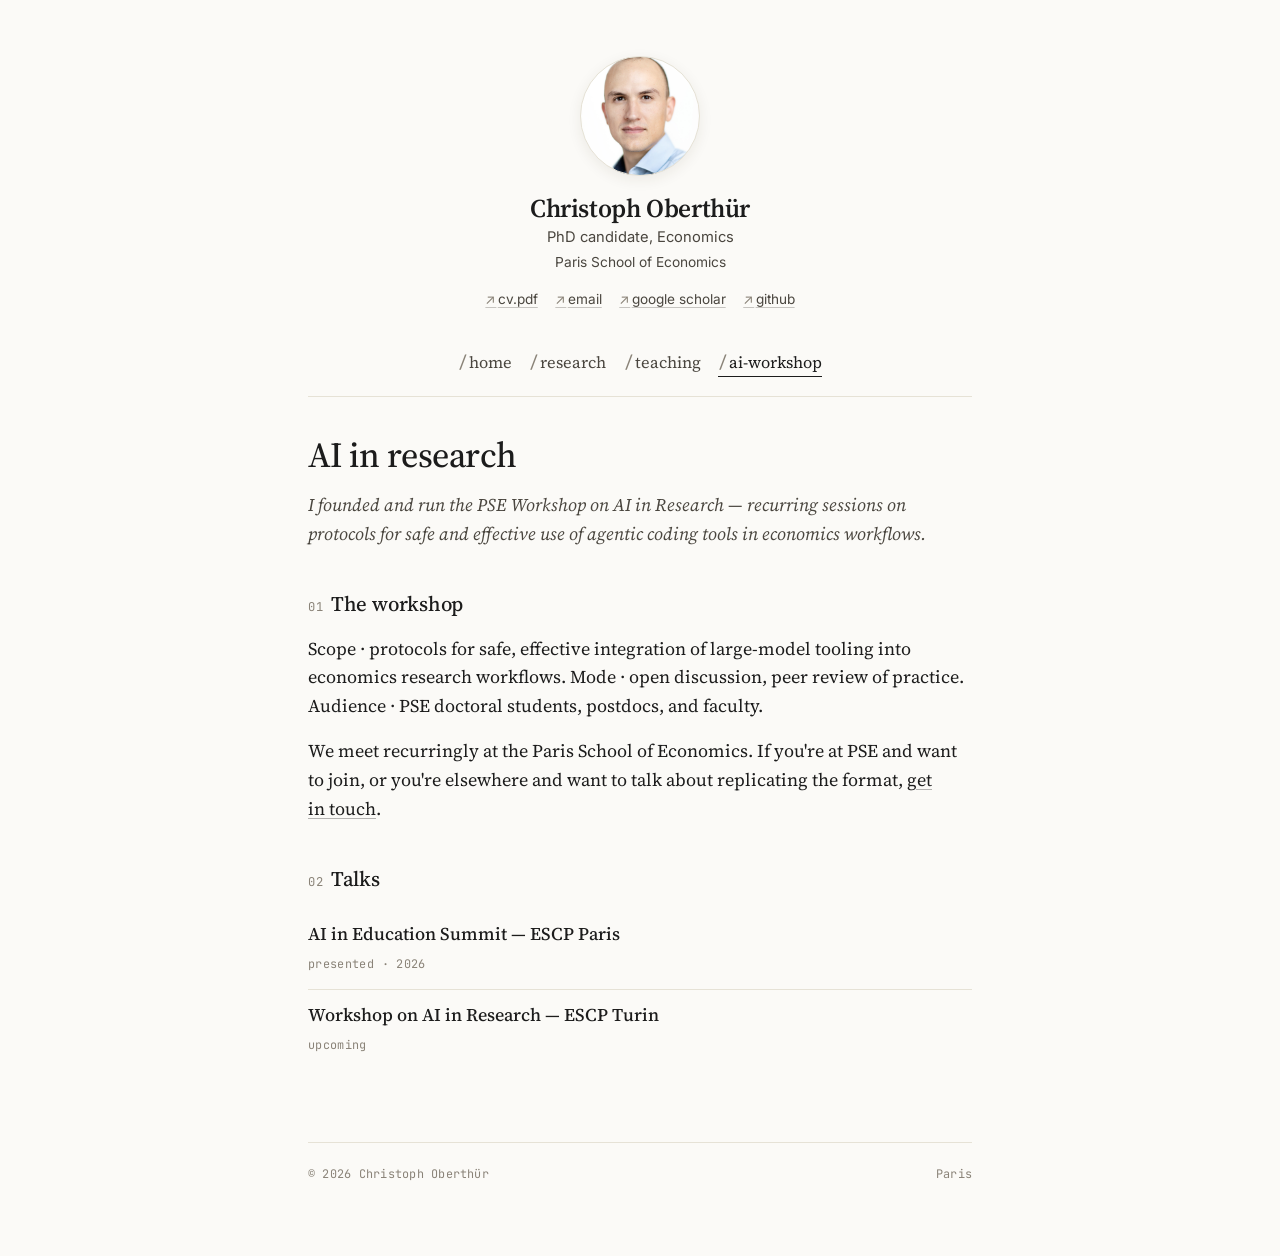
==== ai.html @ 51893e3f "Add files via upload" ====
<!doctype html>
<html lang="en">
<head>
<meta charset="utf-8" />
<meta name="viewport" content="width=device-width, initial-scale=1" />
<title>AI Workshop · Christoph Oberthür</title>
<link rel="preconnect" href="https://fonts.googleapis.com" />
<link rel="preconnect" href="https://fonts.gstatic.com" crossorigin />
<link href="https://fonts.googleapis.com/css2?family=Source+Serif+4:opsz,wght@8..60,400;8..60,500;8..60,600&family=Inter:wght@400;500;600&family=JetBrains+Mono:wght@400&display=swap" rel="stylesheet" />
<link rel="stylesheet" href="minimal.css" />
<script src="minimal-tweaks.js"></script>
</head>
<body>

<div class="shell">

  <aside class="side">
    <div class="avatar" aria-label="portrait of Christoph Oberthür"></div>
    <p class="id-name">Christoph Oberthür</p>
    <p class="id-role">PhD candidate, Economics</p>
    <p class="id-aff">Paris School of Economics</p>
    <ul class="links">
      <li><a href="CV_Christoph_Oberthuer.pdf"><span class="arrow">↗</span>cv.pdf</a></li>
      <li><a href="mailto:choberthur@mailbox.org"><span class="arrow">↗</span>email</a></li>
      <li><a href="https://scholar.google.com/citations?user=jgpY2G8AAAAJ&hl=en"><span class="arrow">↗</span>google scholar</a></li>
      <li><a href="https://github.com/s3chober"><span class="arrow">↗</span>github</a></li>
    </ul>
  </aside>

  <main>
    <nav class="topnav" aria-label="primary">
      <a href="index.html"><span class="slash">/</span>home</a>
      <a href="research.html"><span class="slash">/</span>research</a>
      <a href="teaching.html"><span class="slash">/</span>teaching</a>
      <a class="current"><span class="slash">/</span>ai-workshop</a>
    </nav>

    <h1>AI in research</h1>

    <p class="lede">
      I founded and run the PSE Workshop on AI in Research — recurring sessions on protocols for safe and effective use of agentic coding tools in economics workflows.
    </p>

    <h2><span class="num">01</span>The workshop</h2>
    <p>
      Scope · protocols for safe, effective integration of large-model tooling into economics research workflows. Mode · open discussion, peer review of practice. Audience · PSE doctoral students, postdocs, and faculty.
    </p>
    <p>
      We meet recurringly at the Paris School of Economics. If you're at PSE and want to join, or you're elsewhere and want to talk about replicating the format, <a href="mailto:choberthur@mailbox.org">get in touch</a>.
    </p>

    <h2><span class="num">02</span>Talks</h2>
    <ul class="paper-list">
      <li>
        <span class="ptitle">AI in Education Summit — ESCP Paris</span>
        <span class="pmeta">presented · 2026</span>
      </li>
      <li>
        <span class="ptitle">Workshop on AI in Research — ESCP Turin</span>
        <span class="pmeta">upcoming</span>
      </li>
    </ul>


    <div class="foot">
      <span>© <span class="yr">2026</span> Christoph Oberthür</span>
      <span>Paris</span>
    </div>
  </main>

</div>

<script>
  document.querySelectorAll('.yr').forEach(n => n.textContent = new Date().getFullYear());
</script>

</body>
</html>
---- minimal.css ----
/* =============================================================
   minimal.css — shared shell for the minimal multi-page site
   Sidebar identity card + main column with Pascal-style /nav
   ============================================================= */

:root {
  --ink:        #1c1c1c;
  --ink-soft:   #4a463f;
  --muted:      #8a8378;
  --rule:       #e6e2d6;
  --rule-soft:  #f0eadd;
  --paper:      #fbfaf7;
  --bg:         #fbfaf7;
  --accent:     #b14a2a;
  --accent-deep:#8c3a1d;

  --serif:      "Source Serif 4", "Iowan Old Style", Cambria, Georgia, serif;
  --sans:       "Inter", system-ui, -apple-system, sans-serif;
  --mono:       "JetBrains Mono", ui-monospace, "SF Mono", Menlo, Consolas, monospace;

  --maxw:       1020px;
}

* { box-sizing: border-box; }
html { scroll-behavior: smooth; }

body {
  margin: 0;
  background: var(--bg);
  color: var(--ink);
  font-family: var(--mt-serif, var(--serif));
  font-size: var(--mt-font-size, 18px);
  line-height: 1.6;
  -webkit-font-smoothing: antialiased;
  text-rendering: optimizeLegibility;
}

p { margin: 0 0 1rem; text-wrap: pretty; }
p:last-child { margin-bottom: 0; }
em { font-style: italic; color: var(--ink-soft); }
strong { font-weight: 600; color: var(--ink); }

a {
  color: var(--ink);
  text-decoration: underline;
  text-decoration-thickness: 1px;
  text-underline-offset: 3px;
  text-decoration-color: color-mix(in oklab, var(--ink) 32%, transparent);
  transition: color 0.15s, text-decoration-color 0.15s;
}
a:hover {
  color: var(--accent);
  text-decoration-color: var(--accent);
}

/* ===== version switcher (warm | minimal | sidebar) ===== */
.vbar {
  border-bottom: 1px solid var(--rule);
  font-family: var(--mono);
  font-size: 0.74rem;
  color: var(--muted);
  letter-spacing: 0.02em;
  background: var(--paper);
}
.vbar-inner {
  max-width: var(--maxw);
  margin: 0 auto;
  padding: 0.55rem 1.75rem;
  display: flex;
  justify-content: flex-end;
  align-items: center;
  gap: 0.7rem;
}
.vbar-inner a, .vbar-inner span {
  color: var(--muted);
  text-decoration: none;
  border: none;
}
.vbar-inner a:hover { color: var(--ink); }
.vbar-inner a.active { color: var(--ink); }

/* ===== shell (centered single column) ===== */
.shell {
  max-width: 720px;
  margin: 0 auto;
  padding: 3.5rem 1.75rem 4.5rem;
  display: block;
}

/* ===== centered identity header ===== */
.side {
  text-align: center;
  margin-bottom: 2.4rem;
}
.avatar {
  width: var(--mt-avatar-size, 120px);
  height: var(--mt-avatar-size, 120px);
  border-radius: var(--mt-avatar-radius, 50%);
  margin: 0 auto 1.1rem;
  background-image: url("portrait.jpeg");
  background-size: cover;
  background-position: center 22%;
  background-color: var(--rule-soft);
  border: 1px solid var(--rule);
  box-shadow: 0 4px 14px rgba(60, 50, 30, 0.08);
  transition: border-radius 0.25s ease, width 0.25s ease, height 0.25s ease;
}
.avatar > * { display: none; }
.id-name {
  font-family: var(--serif);
  font-weight: 600;
  font-size: 1.6rem;
  margin: 0 0 0.2rem;
  line-height: 1.15;
  letter-spacing: -0.015em;
}
.id-role {
  margin: 0 0 0.15rem;
  font-family: var(--sans);
  font-size: 0.92rem;
  color: var(--ink-soft);
}
.id-aff {
  margin: 0 0 1rem;
  font-family: var(--sans);
  font-size: 0.86rem;
  color: var(--ink-soft);
  line-height: 1.5;
}
.id-aff strong { color: var(--ink); font-weight: 600; }

/* Social links — horizontal row in the centered layout */
.side .links {
  list-style: none;
  padding: 0;
  margin: 0;
  font-family: var(--sans);
  font-size: 0.85rem;
  display: flex;
  flex-wrap: wrap;
  justify-content: center;
  gap: 0.3rem 1.1rem;
}
.side .links li { padding: 0; }
.side .links a {
  color: var(--ink-soft);
  text-decoration: underline;
  text-decoration-color: color-mix(in oklab, var(--ink-soft) 30%, transparent);
  text-underline-offset: 3px;
}
.side .links a:hover {
  color: var(--accent);
  text-decoration-color: var(--accent);
}
.side .links .arrow { color: var(--muted); margin-right: 0.1em; }

/* "Next" pulse line — upcoming travel */
.next-line {
  margin: 1.4rem 0 0;
  padding: 0.7rem 0.9rem;
  border-left: 2px solid var(--accent);
  background: color-mix(in oklab, var(--accent) 6%, transparent);
  font-size: 0.92rem;
  color: var(--ink-soft);
}
.next-label {
  font-family: var(--mono);
  font-size: 0.78rem;
  color: var(--accent-deep);
  letter-spacing: 0.06em;
  text-transform: uppercase;
  font-weight: 600;
}

/* ===== main column ===== */
main { min-width: 0; }

.topnav {
  display: flex;
  flex-wrap: wrap;
  justify-content: center;
  gap: 0.4rem 1.1rem;
  margin: 0 0 2.4rem;
  padding-bottom: 1.2rem;
  border-bottom: 1px solid var(--rule);
  font-family: var(--serif);
  font-size: 1.02rem;
}
.topnav a {
  color: var(--ink-soft);
  text-decoration: none;
  border-bottom: 1px solid transparent;
  padding-bottom: 1px;
}
.topnav a:hover {
  color: var(--accent);
  border-bottom-color: var(--accent);
}
.topnav a.current {
  color: var(--ink);
  border-bottom-color: var(--ink);
}
.topnav .slash {
  color: var(--muted);
  margin-right: 0.05em;
  font-family: var(--mono);
}

/* ===== headings & flow ===== */
h1 {
  font-family: var(--serif);
  font-weight: 500;
  font-size: 2.2rem;
  letter-spacing: -0.015em;
  line-height: 1.08;
  margin: 0 0 1.1rem;
  text-wrap: balance;
}
h1.compact { font-size: 1.7rem; margin-bottom: 0.6rem; }

.lede {
  font-family: var(--serif);
  font-style: italic;
  font-size: 1.12rem;
  color: var(--ink-soft);
  margin: 0 0 1.8rem;
  max-width: 36em;
}

h2 {
  font-family: var(--serif);
  font-weight: 500;
  font-size: 1.3rem;
  margin: 2.4rem 0 0.9rem;
  letter-spacing: -0.01em;
}
h2:first-child { margin-top: 0; }
h2 .num {
  color: var(--muted);
  font-family: var(--mono);
  font-size: 0.76rem;
  font-weight: 400;
  margin-right: 0.6em;
  letter-spacing: 0.06em;
}

hr {
  border: none;
  border-top: 1px solid var(--rule);
  margin: 2.8rem 0;
}

.sub {
  font-family: var(--sans);
  font-size: 0.72rem;
  text-transform: uppercase;
  letter-spacing: 0.12em;
  color: var(--muted);
  margin: 2rem 0 0.6rem;
  font-weight: 600;
}
.sub:first-child { margin-top: 0; }

/* ===== paper list ===== */
.paper-list {
  list-style: none;
  padding: 0;
  margin: 0;
}
.paper-list > li {
  padding: 0.75rem 0;
  border-bottom: 1px solid var(--rule);
}
.paper-list > li:last-child { border-bottom: none; }
.paper-list .ptitle {
  font-weight: 500;
  color: var(--ink);
  display: block;
  margin-bottom: 0.1rem;
  line-height: 1.4;
}
.paper-list .pauthors {
  display: block;
  font-family: var(--serif);
  font-size: 0.96rem;
  color: var(--ink-soft);
}
.paper-list .pmeta {
  display: inline-block;
  margin-top: 0.35rem;
  font-family: var(--mono);
  font-size: 0.74rem;
  color: var(--muted);
  letter-spacing: 0.03em;
}

.paper-list .pdesc {
  display: block;
  margin-top: 0.45rem;
  color: var(--ink-soft);
  font-size: 0.95rem;
  line-height: 1.55;
}


/* ===== timeline ===== */
.timeline {
  list-style: none;
  padding: 0;
  margin: 0.4rem 0 0;
}
.timeline li {
  display: grid;
  grid-template-columns: 6rem 1fr;
  gap: 1rem;
  padding: 0.55rem 0;
  border-bottom: 1px solid var(--rule);
  font-size: 0.96rem;
}
.timeline li:last-child { border-bottom: none; }
.timeline .y {
  font-family: var(--mono);
  font-size: 0.82rem;
  color: var(--muted);
  letter-spacing: 0.02em;
  padding-top: 0.2em;
}
.timeline .b { color: var(--ink-soft); }
.timeline .b strong { color: var(--ink); font-weight: 500; display: block; }

/* ===== two-col conferences ===== */
.conf-cols {
  display: grid;
  grid-template-columns: 1fr 1fr;
  gap: 1.4rem 2rem;
  font-size: 0.96rem;
}
.conf-cols ul { list-style: none; padding: 0; margin: 0.25rem 0 0; }
.conf-cols li { color: var(--ink-soft); padding: 0.18rem 0; }

/* ===== facts ===== */
dl.facts { margin: 0.4rem 0 0; }
dl.facts dt {
  font-family: var(--sans);
  font-size: 0.72rem;
  text-transform: uppercase;
  letter-spacing: 0.1em;
  color: var(--muted);
  margin-top: 0.9rem;
  font-weight: 600;
}
dl.facts dt:first-child { margin-top: 0; }
dl.facts dd { margin: 0.15rem 0 0; color: var(--ink-soft); font-size: 0.96rem; }

/* ===== footer ===== */
.foot {
  margin-top: 4.5rem;
  padding-top: 1.4rem;
  border-top: 1px solid var(--rule);
  font-family: var(--mono);
  font-size: 0.74rem;
  color: var(--muted);
  letter-spacing: 0.02em;
  display: flex;
  justify-content: space-between;
  flex-wrap: wrap;
  gap: 0.5rem;
}

/* ===== responsive ===== */
@media (max-width: 820px) {
  .shell { padding: 2rem 1.5rem 4rem; }
  .avatar { width: 96px; height: 96px; }
}
@media (max-width: 520px) {
  body { font-size: 17px; }
  h1 { font-size: 1.85rem; }
  .topnav { font-size: 0.96rem; gap: 0.3rem 0.85rem; }
  .conf-cols { grid-template-columns: 1fr; }
  .timeline li { grid-template-columns: 5rem 1fr; gap: 0.8rem; }
}
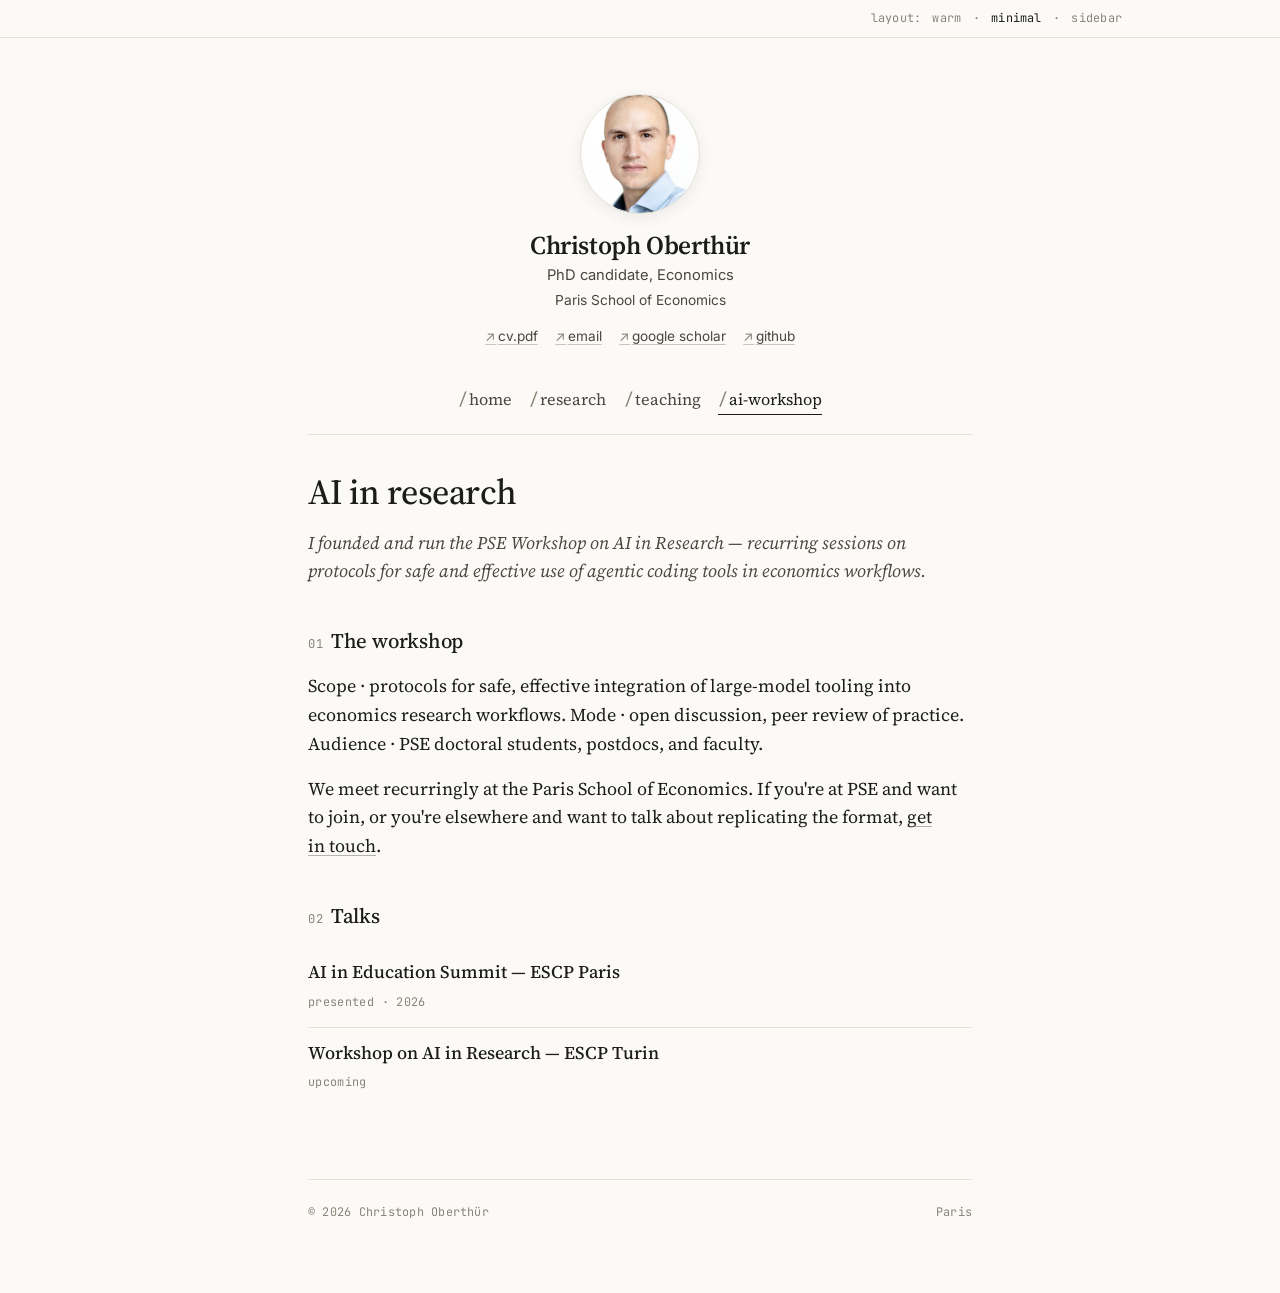
==== commit 5d7e671c: "Add files via upload" ====
--- a/ai.html
+++ b/ai.html
@@ -12,6 +12,15 @@
 </head>
 <body>
 
+<div class="vbar"><div class="vbar-inner">
+  <span>layout:</span>
+  <a href="index.html">warm</a>
+  <span>·</span>
+  <a class="active">minimal</a>
+  <span>·</span>
+  <a href="Sidebar.html">sidebar</a>
+</div></div>
+
 <div class="shell">
 
   <aside class="side">
@@ -21,7 +30,7 @@
     <p class="id-aff">Paris School of Economics</p>
     <ul class="links">
       <li><a href="CV_Christoph_Oberthuer.pdf"><span class="arrow">↗</span>cv.pdf</a></li>
-      <li><a href="mailto:choberthur@mailbox.org"><span class="arrow">↗</span>email</a></li>
+      <li><a href="/cdn-cgi/l/email-protection#c8aba0a7aaadbabca0bdba88a5a9a1a4aaa7b0e6a7baaf"><span class="arrow">↗</span>email</a></li>
       <li><a href="https://scholar.google.com/citations?user=jgpY2G8AAAAJ&hl=en"><span class="arrow">↗</span>google scholar</a></li>
       <li><a href="https://github.com/s3chober"><span class="arrow">↗</span>github</a></li>
     </ul>
@@ -29,7 +38,7 @@
 
   <main>
     <nav class="topnav" aria-label="primary">
-      <a href="index.html"><span class="slash">/</span>home</a>
+      <a href="Minimal.html"><span class="slash">/</span>home</a>
       <a href="research.html"><span class="slash">/</span>research</a>
       <a href="teaching.html"><span class="slash">/</span>teaching</a>
       <a class="current"><span class="slash">/</span>ai-workshop</a>
@@ -46,7 +55,7 @@
       Scope · protocols for safe, effective integration of large-model tooling into economics research workflows. Mode · open discussion, peer review of practice. Audience · PSE doctoral students, postdocs, and faculty.
     </p>
     <p>
-      We meet recurringly at the Paris School of Economics. If you're at PSE and want to join, or you're elsewhere and want to talk about replicating the format, <a href="mailto:choberthur@mailbox.org">get in touch</a>.
+      We meet recurringly at the Paris School of Economics. If you're at PSE and want to join, or you're elsewhere and want to talk about replicating the format, <a href="/cdn-cgi/l/email-protection#c2a1aaada0a7b0b6aab7b082afa3abaea0adbaecadb0a5">get in touch</a>.
     </p>
 
     <h2><span class="num">02</span>Talks</h2>
@@ -70,7 +79,7 @@
 
 </div>
 
-<script>
+<script data-cfasync="false" src="/cdn-cgi/scripts/5c5dd728/cloudflare-static/email-decode.min.js"></script><script>
   document.querySelectorAll('.yr').forEach(n => n.textContent = new Date().getFullYear());
 </script>
 
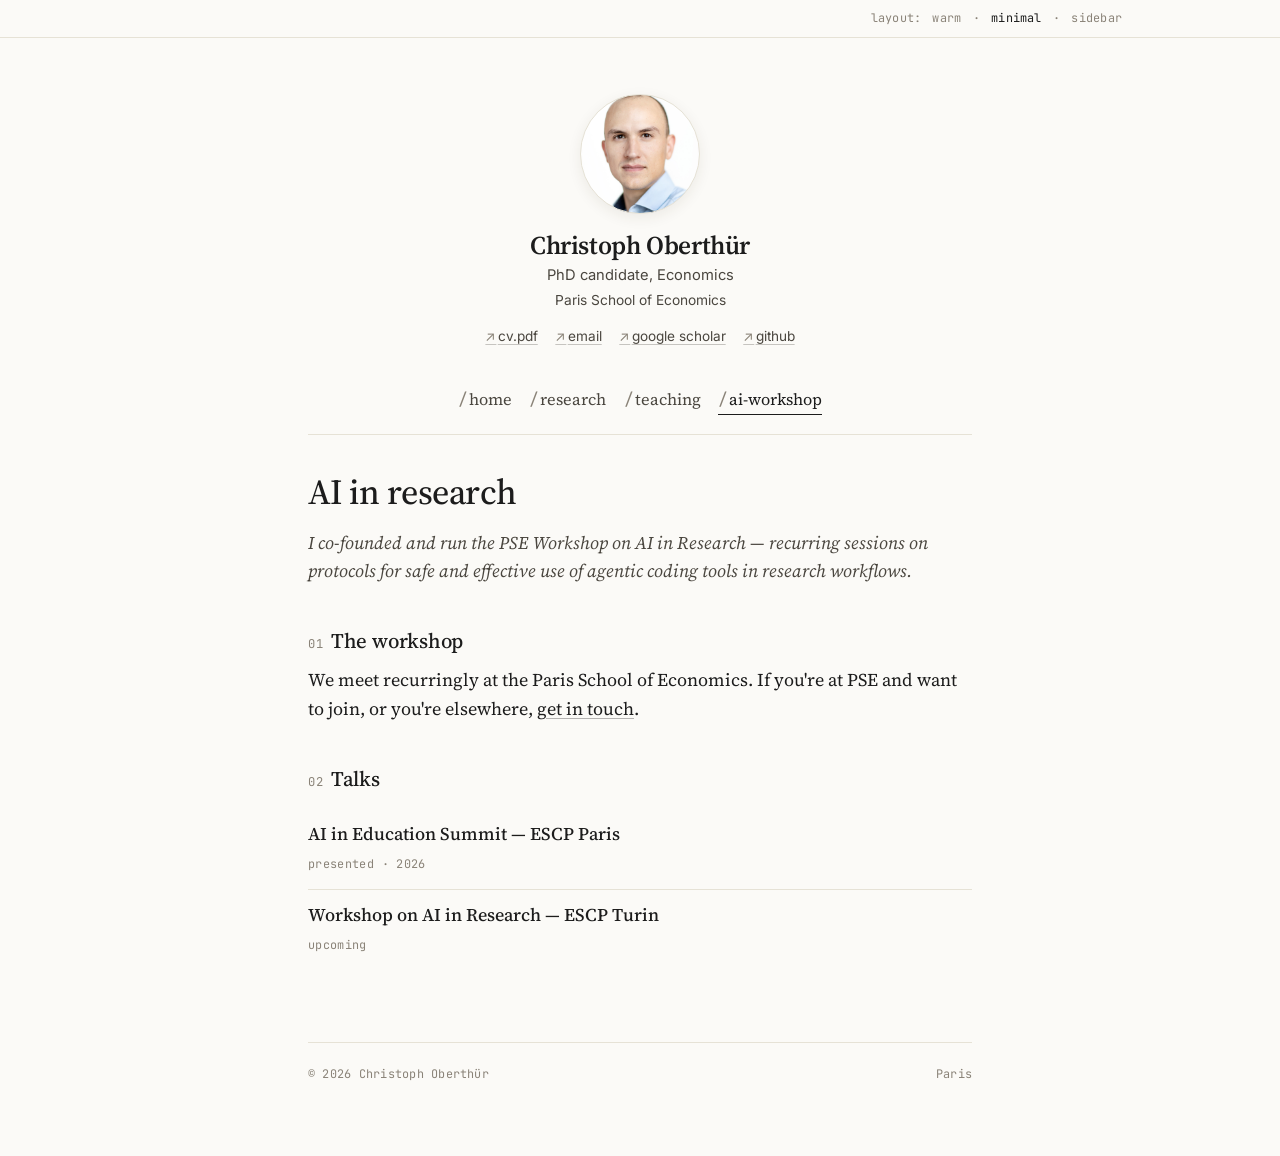
==== commit 95044501: "Add files via upload" ====
--- a/ai.html
+++ b/ai.html
@@ -30,7 +30,7 @@
     <p class="id-aff">Paris School of Economics</p>
     <ul class="links">
       <li><a href="CV_Christoph_Oberthuer.pdf"><span class="arrow">↗</span>cv.pdf</a></li>
-      <li><a href="/cdn-cgi/l/email-protection#c8aba0a7aaadbabca0bdba88a5a9a1a4aaa7b0e6a7baaf"><span class="arrow">↗</span>email</a></li>
+      <li><a href="/cdn-cgi/l/email-protection#ec8f84838e899e9884999eac818d85808e8394c2839e8b"><span class="arrow">↗</span>email</a></li>
       <li><a href="https://scholar.google.com/citations?user=jgpY2G8AAAAJ&hl=en"><span class="arrow">↗</span>google scholar</a></li>
       <li><a href="https://github.com/s3chober"><span class="arrow">↗</span>github</a></li>
     </ul>
@@ -47,15 +47,12 @@
     <h1>AI in research</h1>
 
     <p class="lede">
-      I founded and run the PSE Workshop on AI in Research — recurring sessions on protocols for safe and effective use of agentic coding tools in economics workflows.
+      I co-founded and run the PSE Workshop on AI in Research — recurring sessions on protocols for safe and effective use of agentic coding tools in research workflows.
     </p>
 
     <h2><span class="num">01</span>The workshop</h2>
-    <p>
-      Scope · protocols for safe, effective integration of large-model tooling into economics research workflows. Mode · open discussion, peer review of practice. Audience · PSE doctoral students, postdocs, and faculty.
-    </p>
-    <p>
-      We meet recurringly at the Paris School of Economics. If you're at PSE and want to join, or you're elsewhere and want to talk about replicating the format, <a href="/cdn-cgi/l/email-protection#c2a1aaada0a7b0b6aab7b082afa3abaea0adbaecadb0a5">get in touch</a>.
+    <p style="margin-top: -0.4rem">
+      We meet recurringly at the Paris School of Economics. If you're at PSE and want to join, or you're elsewhere, <a href="/cdn-cgi/l/email-protection#15767d7a777067617d60675578747c79777a6d3b7a6772">get in touch</a>.
     </p>
 
     <h2><span class="num">02</span>Talks</h2>
